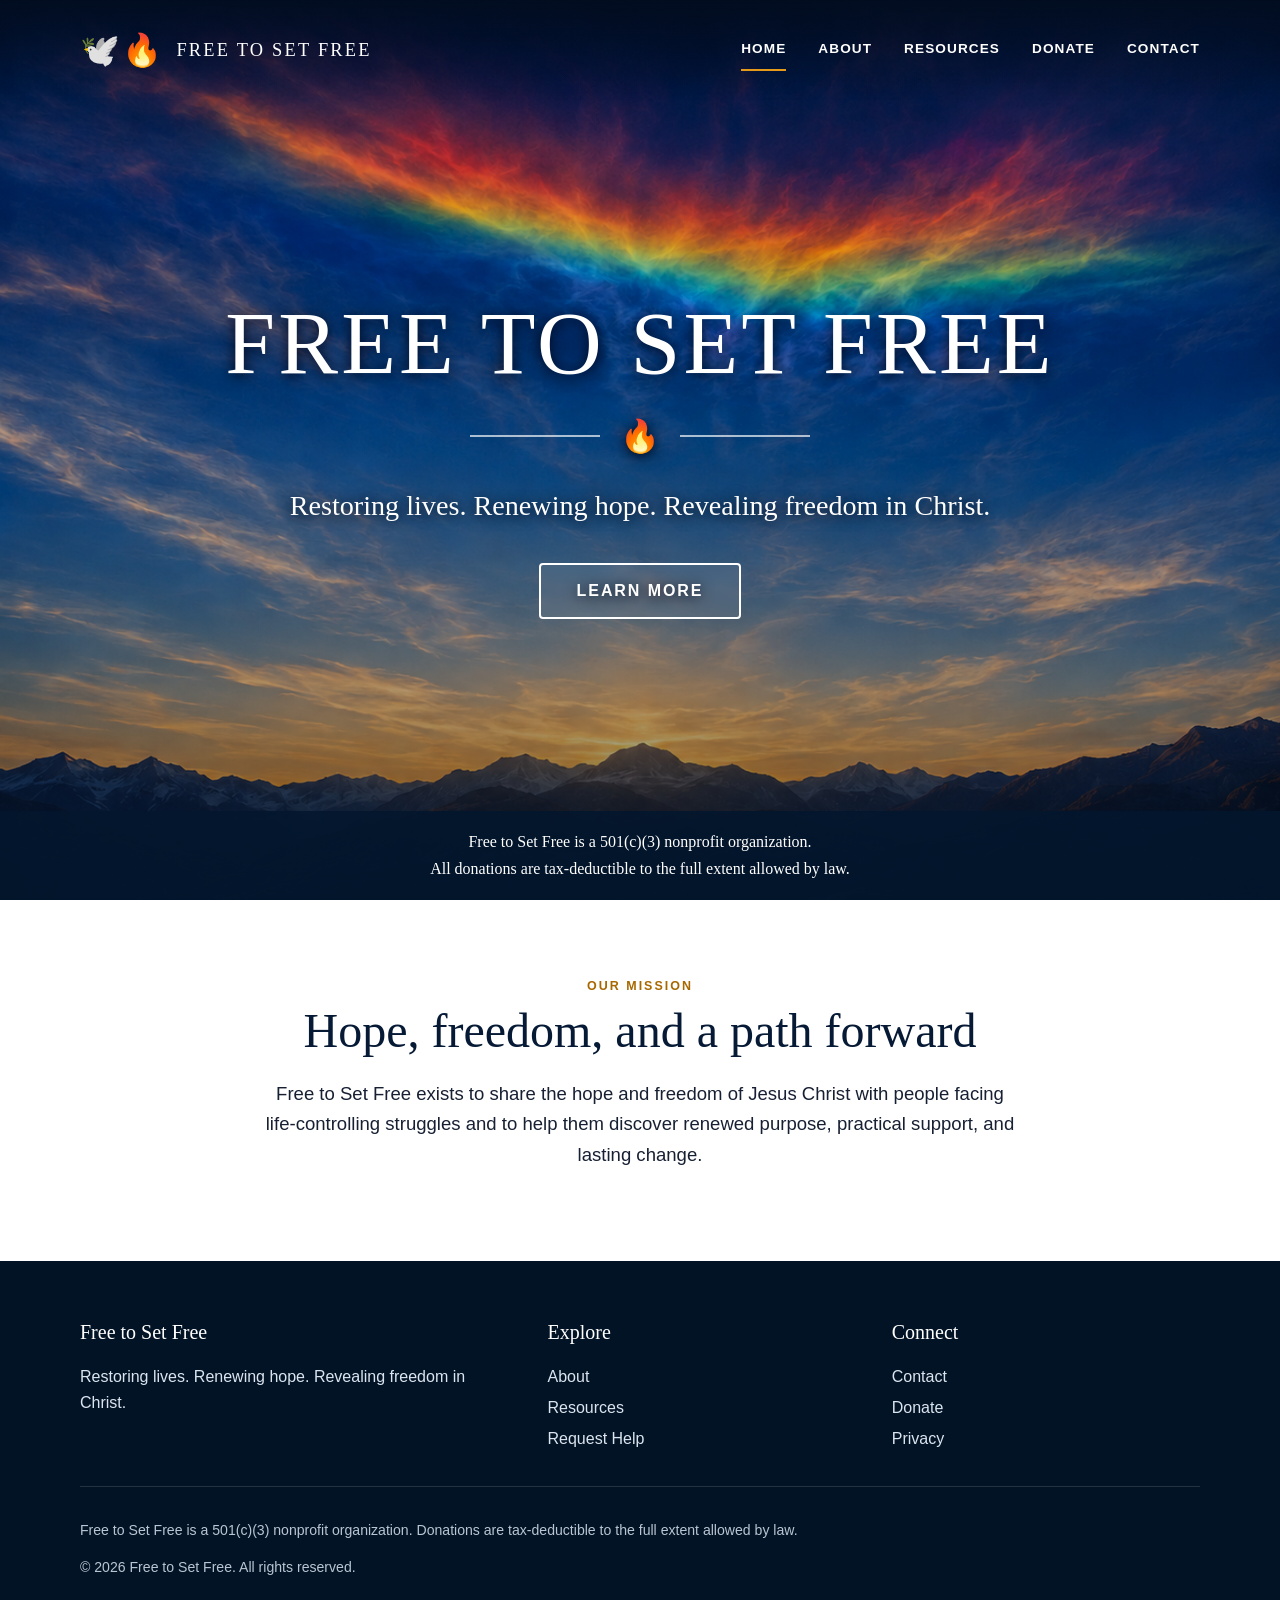
==== index.html @ 9ac503a0 "Add files via upload" ====
<!doctype html><html lang="en"><head><meta charset="utf-8"><meta name="viewport" content="width=device-width,initial-scale=1"><meta name="description" content="Free to Set Free — restoring lives, renewing hope, and revealing freedom in Christ."><title>Free to Set Free</title><link rel="stylesheet" href="assets/css/styles.css"></head><body><header class="site-header"><div class="container nav-wrap"><a class="brand" href="index.html"><span class="brand-icon" aria-hidden="true">🕊️🔥</span><span>FREE TO SET FREE</span></a><button class="menu-btn" aria-expanded="false" aria-label="Open navigation">☰</button><nav class="site-nav" aria-label="Main navigation"><a href="index.html" aria-current="page">HOME</a><a href="about.html">ABOUT</a><a href="resources.html">RESOURCES</a><a href="donate.html">DONATE</a><a href="contact.html">CONTACT</a></nav></div></header><main><section class="hero"><div class="hero-content"><h1>FREE TO SET FREE</h1><div class="divider"><span class="flame" aria-hidden="true">🔥</span></div><p class="tagline">Restoring lives. Renewing hope. Revealing freedom in Christ.</p><a class="btn" href="about.html">Learn More</a></div><div class="hero-legal"><p>Free to Set Free is a 501(c)(3) nonprofit organization.</p><p>All donations are tax-deductible to the full extent allowed by law.</p></div></section><section class="section"><div class="container center max-760"><span class="eyebrow">Our Mission</span><h2>Hope, freedom, and a path forward</h2><p class="lead">Free to Set Free exists to share the hope and freedom of Jesus Christ with people facing life-controlling struggles and to help them discover renewed purpose, practical support, and lasting change.</p></div></section></main><footer class="site-footer"><div class="container"><div class="footer-grid"><div><h3>Free to Set Free</h3><p>Restoring lives. Renewing hope. Revealing freedom in Christ.</p></div><div><h3>Explore</h3><a href="about.html">About</a><a href="resources.html">Resources</a><a href="get-help.html">Request Help</a></div><div><h3>Connect</h3><a href="contact.html">Contact</a><a href="donate.html">Donate</a><a href="privacy.html">Privacy</a></div></div><div class="legal"><p>Free to Set Free is a 501(c)(3) nonprofit organization. Donations are tax-deductible to the full extent allowed by law.</p><p>© 2026 Free to Set Free. All rights reserved.</p></div></div></footer><script src="assets/js/site.js"></script></body></html>
---- assets/css/styles.css ----
:root{--navy:#061a35;--navy-dark:#031326;--gold:#e69a19;--cream:#f7f4ed;--ink:#172033;--white:#fff;--serif:Georgia,'Times New Roman',serif;--sans:Arial,Helvetica,sans-serif}*{box-sizing:border-box}html{scroll-behavior:smooth}body{margin:0;color:var(--ink);font-family:var(--sans);line-height:1.65;background:#fff}a{color:inherit;text-decoration:none}.container{width:min(1120px,92vw);margin:auto}.site-header{position:fixed;inset:0 0 auto;z-index:30;color:#fff;background:linear-gradient(to bottom,rgba(2,13,31,.9),rgba(2,13,31,.38),transparent)}.nav-wrap{height:100px;display:flex;align-items:center;justify-content:space-between;gap:24px}.brand{display:flex;align-items:center;gap:12px;font-family:var(--serif);font-size:1.15rem;letter-spacing:.12em}.brand-icon{font-size:2rem}.site-nav{display:flex;gap:32px;align-items:center}.site-nav a{padding:9px 0;border-bottom:2px solid transparent;font-size:.85rem;font-weight:700;letter-spacing:.08em}.site-nav a:hover,.site-nav a[aria-current=page]{border-color:var(--gold)}.menu-btn{display:none;border:1px solid #ffffff88;background:#071a34cc;color:#fff;border-radius:4px;padding:7px 10px;font-size:1.25rem}.hero{position:relative;min-height:100svh;display:grid;place-items:center;text-align:center;color:#fff;padding:130px 20px 115px;background-image:url('../images/fire-rainbow-mountains.png');background-size:cover;background-position:center;background-repeat:no-repeat}.hero:before{content:"";position:absolute;inset:0;background:linear-gradient(to bottom,rgba(2,13,31,.22),rgba(2,13,31,.03) 48%,rgba(2,13,31,.52))}.hero-content{position:relative;z-index:2;max-width:1050px;text-shadow:0 2px 14px #001}.hero h1{font-family:var(--serif);font-weight:400;letter-spacing:.035em;font-size:clamp(3rem,7vw,6.2rem);line-height:1.05;margin:0}.divider{display:flex;justify-content:center;align-items:center;gap:20px;margin:20px 0}.divider:before,.divider:after{content:"";width:130px;height:2px;background:#ffffffaa}.flame{font-size:2rem}.tagline{font-family:var(--serif);font-size:clamp(1.15rem,2.2vw,1.8rem);margin:0 0 34px}.btn{display:inline-block;border:2px solid #fff;border-radius:4px;padding:13px 36px;background:#ffffff12;backdrop-filter:blur(4px);text-transform:uppercase;letter-spacing:.12em;font-weight:700;transition:.2s}.btn:hover{background:#fff;color:var(--navy)}.hero-legal{position:absolute;z-index:2;left:0;right:0;bottom:0;padding:18px 20px;background:#03162ddd;font-family:var(--serif)}.hero-legal p{margin:0}.page-hero{position:relative;min-height:44vh;display:grid;place-items:end center;padding:145px 20px 64px;color:#fff;text-align:center;background:url('../images/fire-rainbow-mountains.png') center 38%/cover no-repeat}.page-hero:before{content:"";position:absolute;inset:0;background:linear-gradient(#03152e88,#03152ed9)}.page-hero>div{position:relative}.page-hero h1{font:400 clamp(2.6rem,6vw,4.7rem)/1.1 var(--serif);margin:0;letter-spacing:.04em}.page-hero p{font-family:var(--serif);font-size:1.2rem;margin:.5rem 0 0}.section{padding:72px 0}.section.alt{background:var(--cream)}.section h2{font:400 clamp(2rem,4vw,3rem)/1.2 var(--serif);color:var(--navy);margin:.25rem 0 1rem}.eyebrow{text-transform:uppercase;letter-spacing:.16em;color:#a86800;font-weight:700;font-size:.78rem}.lead{font-size:1.16rem}.center{text-align:center}.max-760{max-width:760px;margin-inline:auto}.grid-2{display:grid;grid-template-columns:1fr 1fr;gap:48px;align-items:start}.cards{display:grid;grid-template-columns:repeat(3,1fr);gap:22px}.card{background:#fff;border:1px solid #dce3eb;border-radius:7px;padding:26px;box-shadow:0 8px 24px #0b213610}.card h3{font:400 1.45rem var(--serif);color:var(--navy);margin:.2rem 0 .6rem}.icon{font-size:1.9rem}.cta{background:linear-gradient(135deg,var(--navy),#0a315d);color:#fff;text-align:center}.cta h2{color:#fff}.cta .btn{margin-top:12px}.notice{padding:16px 18px;background:#fff6df;border-left:4px solid var(--gold)}form{display:grid;gap:15px}.form-row{display:grid;grid-template-columns:1fr 1fr;gap:15px}label{font-weight:700;font-size:.9rem}input,textarea,select{width:100%;padding:12px 13px;border:1px solid #b9c5d2;border-radius:5px;font:inherit}textarea{min-height:150px}.button-dark{border:0;background:var(--navy);color:#fff;padding:14px 24px;border-radius:4px;font-weight:700;cursor:pointer}.site-footer{background:var(--navy-dark);color:#dbe5ef;padding:40px 0 22px}.footer-grid{display:grid;grid-template-columns:1.4fr 1fr 1fr;gap:36px}.site-footer h3{font:400 1.25rem var(--serif);color:#fff}.site-footer a{display:block;margin:.3rem 0}.legal{border-top:1px solid #ffffff20;margin-top:28px;padding-top:18px;font-size:.88rem;color:#b9c5d2}.small{font-size:.9rem}@media(max-width:800px){.nav-wrap{height:78px}.menu-btn{display:block}.site-nav{display:none;position:absolute;top:78px;left:4vw;right:4vw;flex-direction:column;gap:4px;padding:18px;background:#03162df8;border:1px solid #ffffff22}.site-nav.open{display:flex}.brand{font-size:.9rem}.brand-icon{font-size:1.6rem}.hero{padding-top:105px}.hero h1{font-size:clamp(2.5rem,12vw,4.4rem)}.divider:before,.divider:after{width:68px}.hero-legal{font-size:.86rem;padding:13px}.grid-2,.cards,.footer-grid,.form-row{grid-template-columns:1fr}.page-hero{padding-top:115px}}
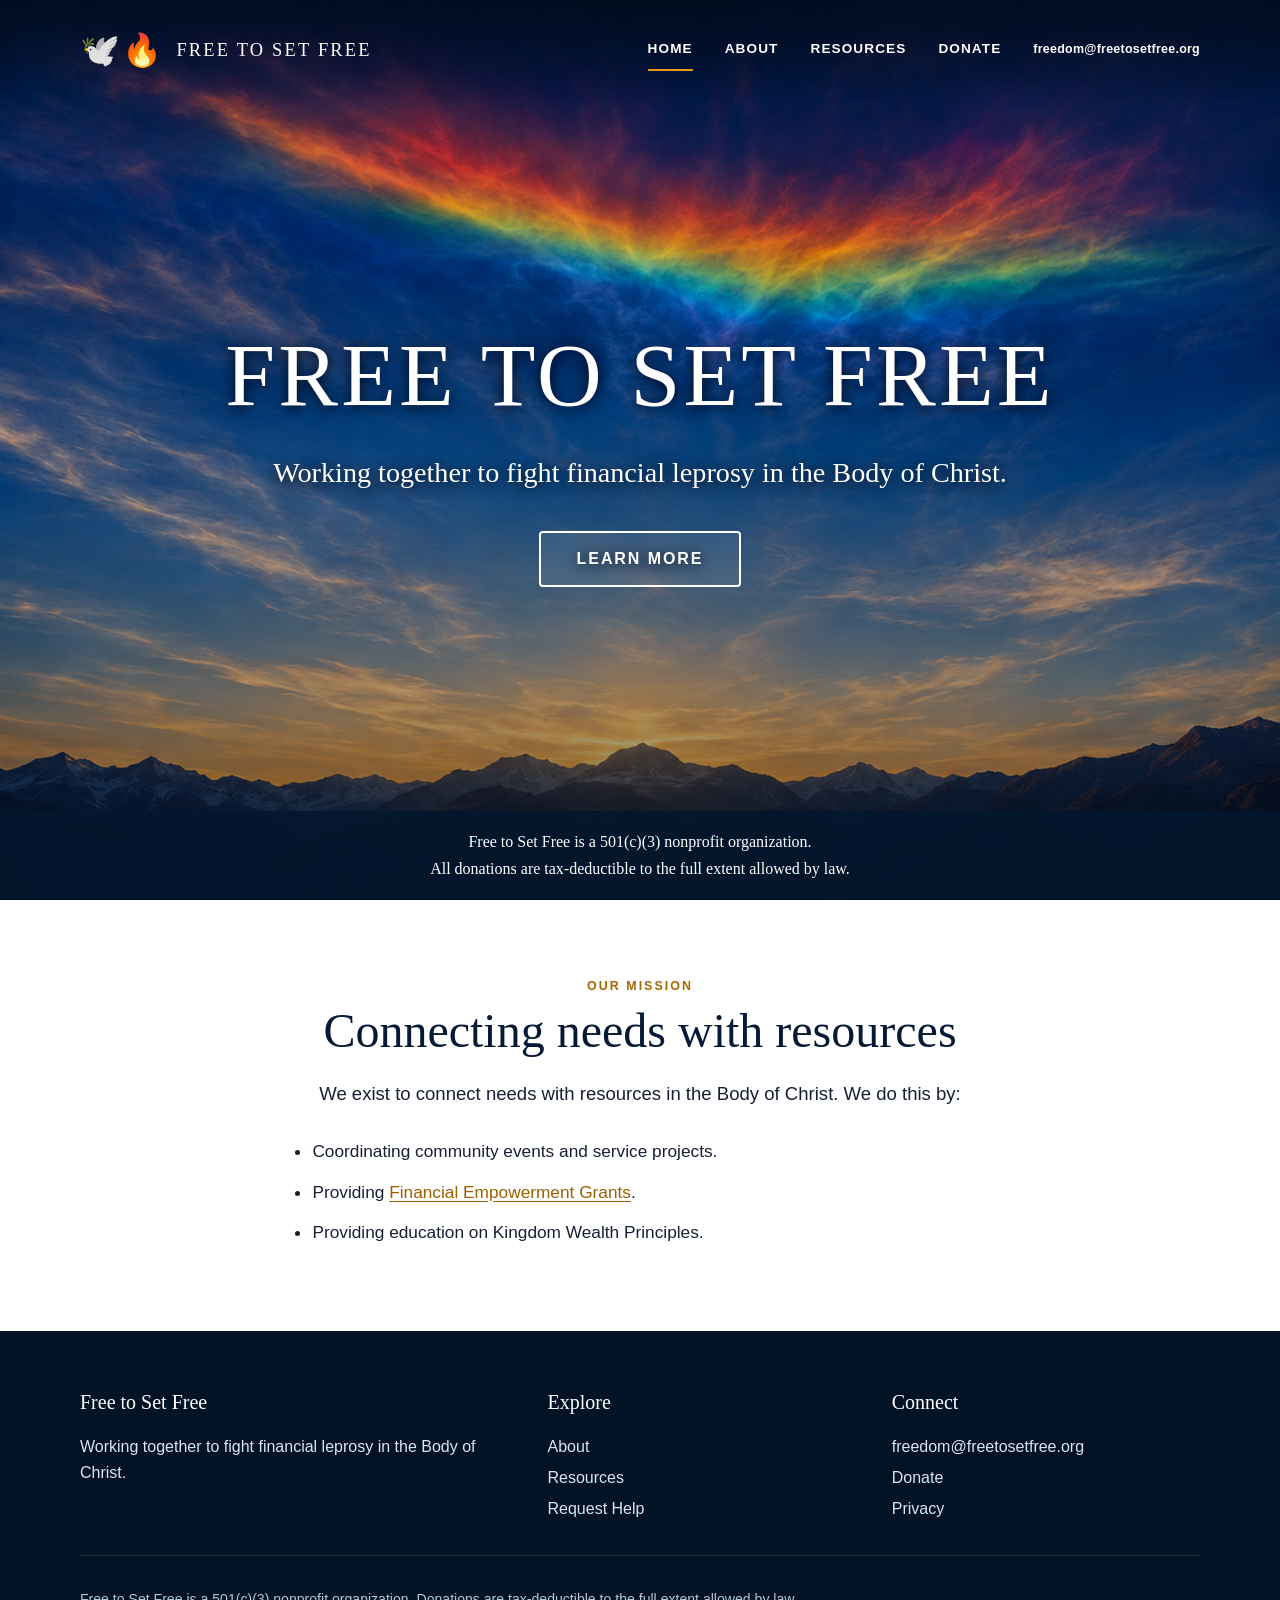
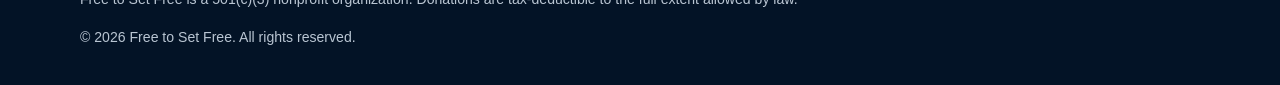
==== commit 81a7a8c3: "Add files via upload" ====
--- a/index.html
+++ b/index.html
@@ -1 +1 @@
-<!doctype html><html lang="en"><head><meta charset="utf-8"><meta name="viewport" content="width=device-width,initial-scale=1"><meta name="description" content="Free to Set Free — restoring lives, renewing hope, and revealing freedom in Christ."><title>Free to Set Free</title><link rel="stylesheet" href="assets/css/styles.css"></head><body><header class="site-header"><div class="container nav-wrap"><a class="brand" href="index.html"><span class="brand-icon" aria-hidden="true">🕊️🔥</span><span>FREE TO SET FREE</span></a><button class="menu-btn" aria-expanded="false" aria-label="Open navigation">☰</button><nav class="site-nav" aria-label="Main navigation"><a href="index.html" aria-current="page">HOME</a><a href="about.html">ABOUT</a><a href="resources.html">RESOURCES</a><a href="donate.html">DONATE</a><a href="contact.html">CONTACT</a></nav></div></header><main><section class="hero"><div class="hero-content"><h1>FREE TO SET FREE</h1><div class="divider"><span class="flame" aria-hidden="true">🔥</span></div><p class="tagline">Restoring lives. Renewing hope. Revealing freedom in Christ.</p><a class="btn" href="about.html">Learn More</a></div><div class="hero-legal"><p>Free to Set Free is a 501(c)(3) nonprofit organization.</p><p>All donations are tax-deductible to the full extent allowed by law.</p></div></section><section class="section"><div class="container center max-760"><span class="eyebrow">Our Mission</span><h2>Hope, freedom, and a path forward</h2><p class="lead">Free to Set Free exists to share the hope and freedom of Jesus Christ with people facing life-controlling struggles and to help them discover renewed purpose, practical support, and lasting change.</p></div></section></main><footer class="site-footer"><div class="container"><div class="footer-grid"><div><h3>Free to Set Free</h3><p>Restoring lives. Renewing hope. Revealing freedom in Christ.</p></div><div><h3>Explore</h3><a href="about.html">About</a><a href="resources.html">Resources</a><a href="get-help.html">Request Help</a></div><div><h3>Connect</h3><a href="contact.html">Contact</a><a href="donate.html">Donate</a><a href="privacy.html">Privacy</a></div></div><div class="legal"><p>Free to Set Free is a 501(c)(3) nonprofit organization. Donations are tax-deductible to the full extent allowed by law.</p><p>© 2026 Free to Set Free. All rights reserved.</p></div></div></footer><script src="assets/js/site.js"></script></body></html>
+<!doctype html><html lang="en"><head><meta charset="utf-8"><meta name="viewport" content="width=device-width,initial-scale=1"><meta name="description" content="Free to Set Free — working together to fight financial leprosy in the Body of Christ."><title>Free to Set Free</title><link rel="stylesheet" href="assets/css/styles.css"></head><body><header class="site-header"><div class="container nav-wrap"><a class="brand" href="index.html"><span class="brand-icon" aria-hidden="true">🕊️🔥</span><span>FREE TO SET FREE</span></a><button class="menu-btn" aria-expanded="false" aria-label="Open navigation">☰</button><nav class="site-nav" aria-label="Main navigation"><a href="index.html" aria-current="page">HOME</a><a href="about.html">ABOUT</a><a href="resources.html">RESOURCES</a><a href="donate.html">DONATE</a><a class="header-email" href="mailto:freedom@freetosetfree.org">freedom@freetosetfree.org</a></nav></div></header><main><section class="hero"><div class="hero-content"><h1>FREE TO SET FREE</h1><p class="tagline">Working together to fight financial leprosy in the Body of Christ.</p><a class="btn" href="about.html">Learn More</a></div><div class="hero-legal"><p>Free to Set Free is a 501(c)(3) nonprofit organization.</p><p>All donations are tax-deductible to the full extent allowed by law.</p></div></section><section class="section"><div class="container max-760"><div class="center"><span class="eyebrow">Our Mission</span><h2>Connecting needs with resources</h2><p class="lead">We exist to connect needs with resources in the Body of Christ. We do this by:</p></div><ul class="mission-list"><li>Coordinating community events and service projects.</li><li>Providing <a href="financial-empowerment-grants.html">Financial Empowerment Grants</a>.</li><li>Providing education on Kingdom Wealth Principles.</li></ul></div></section></main><footer class="site-footer"><div class="container"><div class="footer-grid"><div><h3>Free to Set Free</h3><p>Working together to fight financial leprosy in the Body of Christ.</p></div><div><h3>Explore</h3><a href="about.html">About</a><a href="resources.html">Resources</a><a href="get-help.html">Request Help</a></div><div><h3>Connect</h3><a href="mailto:freedom@freetosetfree.org">freedom@freetosetfree.org</a><a href="donate.html">Donate</a><a href="privacy.html">Privacy</a></div></div><div class="legal"><p>Free to Set Free is a 501(c)(3) nonprofit organization. Donations are tax-deductible to the full extent allowed by law.</p><p>© 2026 Free to Set Free. All rights reserved.</p></div></div></footer><script src="assets/js/site.js"></script></body></html>
--- a/assets/css/styles.css
+++ b/assets/css/styles.css
@@ -1 +1,3 @@
 :root{--navy:#061a35;--navy-dark:#031326;--gold:#e69a19;--cream:#f7f4ed;--ink:#172033;--white:#fff;--serif:Georgia,'Times New Roman',serif;--sans:Arial,Helvetica,sans-serif}*{box-sizing:border-box}html{scroll-behavior:smooth}body{margin:0;color:var(--ink);font-family:var(--sans);line-height:1.65;background:#fff}a{color:inherit;text-decoration:none}.container{width:min(1120px,92vw);margin:auto}.site-header{position:fixed;inset:0 0 auto;z-index:30;color:#fff;background:linear-gradient(to bottom,rgba(2,13,31,.9),rgba(2,13,31,.38),transparent)}.nav-wrap{height:100px;display:flex;align-items:center;justify-content:space-between;gap:24px}.brand{display:flex;align-items:center;gap:12px;font-family:var(--serif);font-size:1.15rem;letter-spacing:.12em}.brand-icon{font-size:2rem}.site-nav{display:flex;gap:32px;align-items:center}.site-nav a{padding:9px 0;border-bottom:2px solid transparent;font-size:.85rem;font-weight:700;letter-spacing:.08em}.site-nav a:hover,.site-nav a[aria-current=page]{border-color:var(--gold)}.menu-btn{display:none;border:1px solid #ffffff88;background:#071a34cc;color:#fff;border-radius:4px;padding:7px 10px;font-size:1.25rem}.hero{position:relative;min-height:100svh;display:grid;place-items:center;text-align:center;color:#fff;padding:130px 20px 115px;background-image:url('../images/fire-rainbow-mountains.png');background-size:cover;background-position:center;background-repeat:no-repeat}.hero:before{content:"";position:absolute;inset:0;background:linear-gradient(to bottom,rgba(2,13,31,.22),rgba(2,13,31,.03) 48%,rgba(2,13,31,.52))}.hero-content{position:relative;z-index:2;max-width:1050px;text-shadow:0 2px 14px #001}.hero h1{font-family:var(--serif);font-weight:400;letter-spacing:.035em;font-size:clamp(3rem,7vw,6.2rem);line-height:1.05;margin:0}.divider{display:flex;justify-content:center;align-items:center;gap:20px;margin:20px 0}.divider:before,.divider:after{content:"";width:130px;height:2px;background:#ffffffaa}.flame{font-size:2rem}.tagline{font-family:var(--serif);font-size:clamp(1.15rem,2.2vw,1.8rem);margin:0 0 34px}.btn{display:inline-block;border:2px solid #fff;border-radius:4px;padding:13px 36px;background:#ffffff12;backdrop-filter:blur(4px);text-transform:uppercase;letter-spacing:.12em;font-weight:700;transition:.2s}.btn:hover{background:#fff;color:var(--navy)}.hero-legal{position:absolute;z-index:2;left:0;right:0;bottom:0;padding:18px 20px;background:#03162ddd;font-family:var(--serif)}.hero-legal p{margin:0}.page-hero{position:relative;min-height:44vh;display:grid;place-items:end center;padding:145px 20px 64px;color:#fff;text-align:center;background:url('../images/fire-rainbow-mountains.png') center 38%/cover no-repeat}.page-hero:before{content:"";position:absolute;inset:0;background:linear-gradient(#03152e88,#03152ed9)}.page-hero>div{position:relative}.page-hero h1{font:400 clamp(2.6rem,6vw,4.7rem)/1.1 var(--serif);margin:0;letter-spacing:.04em}.page-hero p{font-family:var(--serif);font-size:1.2rem;margin:.5rem 0 0}.section{padding:72px 0}.section.alt{background:var(--cream)}.section h2{font:400 clamp(2rem,4vw,3rem)/1.2 var(--serif);color:var(--navy);margin:.25rem 0 1rem}.eyebrow{text-transform:uppercase;letter-spacing:.16em;color:#a86800;font-weight:700;font-size:.78rem}.lead{font-size:1.16rem}.center{text-align:center}.max-760{max-width:760px;margin-inline:auto}.grid-2{display:grid;grid-template-columns:1fr 1fr;gap:48px;align-items:start}.cards{display:grid;grid-template-columns:repeat(3,1fr);gap:22px}.card{background:#fff;border:1px solid #dce3eb;border-radius:7px;padding:26px;box-shadow:0 8px 24px #0b213610}.card h3{font:400 1.45rem var(--serif);color:var(--navy);margin:.2rem 0 .6rem}.icon{font-size:1.9rem}.cta{background:linear-gradient(135deg,var(--navy),#0a315d);color:#fff;text-align:center}.cta h2{color:#fff}.cta .btn{margin-top:12px}.notice{padding:16px 18px;background:#fff6df;border-left:4px solid var(--gold)}form{display:grid;gap:15px}.form-row{display:grid;grid-template-columns:1fr 1fr;gap:15px}label{font-weight:700;font-size:.9rem}input,textarea,select{width:100%;padding:12px 13px;border:1px solid #b9c5d2;border-radius:5px;font:inherit}textarea{min-height:150px}.button-dark{border:0;background:var(--navy);color:#fff;padding:14px 24px;border-radius:4px;font-weight:700;cursor:pointer}.site-footer{background:var(--navy-dark);color:#dbe5ef;padding:40px 0 22px}.footer-grid{display:grid;grid-template-columns:1.4fr 1fr 1fr;gap:36px}.site-footer h3{font:400 1.25rem var(--serif);color:#fff}.site-footer a{display:block;margin:.3rem 0}.legal{border-top:1px solid #ffffff20;margin-top:28px;padding-top:18px;font-size:.88rem;color:#b9c5d2}.small{font-size:.9rem}@media(max-width:800px){.nav-wrap{height:78px}.menu-btn{display:block}.site-nav{display:none;position:absolute;top:78px;left:4vw;right:4vw;flex-direction:column;gap:4px;padding:18px;background:#03162df8;border:1px solid #ffffff22}.site-nav.open{display:flex}.brand{font-size:.9rem}.brand-icon{font-size:1.6rem}.hero{padding-top:105px}.hero h1{font-size:clamp(2.5rem,12vw,4.4rem)}.divider:before,.divider:after{width:68px}.hero-legal{font-size:.86rem;padding:13px}.grid-2,.cards,.footer-grid,.form-row{grid-template-columns:1fr}.page-hero{padding-top:115px}}
+
+.header-email{font-size:.78rem!important;text-transform:none!important;letter-spacing:.02em!important;white-space:nowrap;border-bottom-color:transparent!important}.header-email:hover{text-decoration:underline;border-bottom-color:transparent!important}.hero .tagline{margin-top:28px}.mission-list{max-width:700px;margin:28px auto 0;padding-left:1.4rem;font-size:1.08rem}.mission-list li{margin:.75rem 0}.mission-list a,.text-link,.about-email a{color:#9a6000;text-decoration:underline;text-underline-offset:3px}.about-email{margin-top:52px;padding-top:28px;border-top:1px solid #dce3eb;font-size:1.08rem}@media(max-width:800px){.header-email{white-space:normal;text-align:center}.hero .tagline{margin-top:20px}}
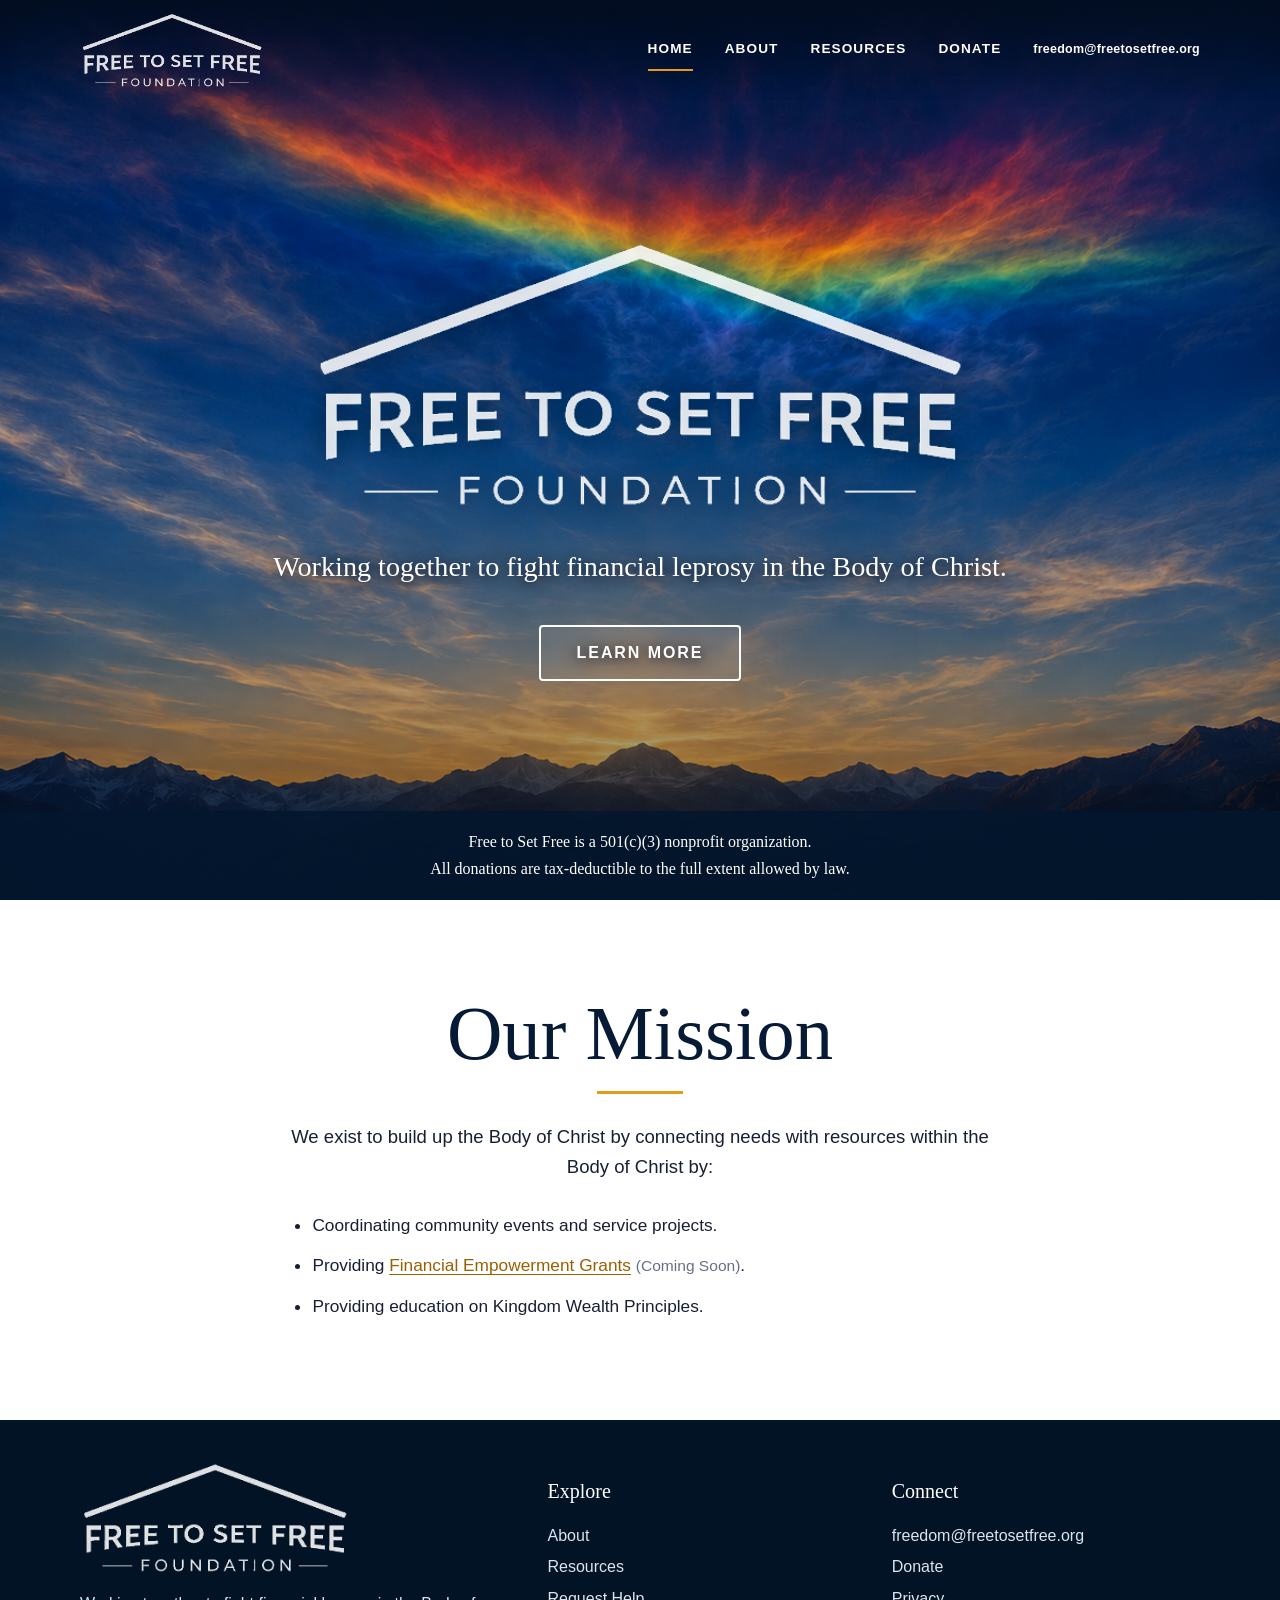
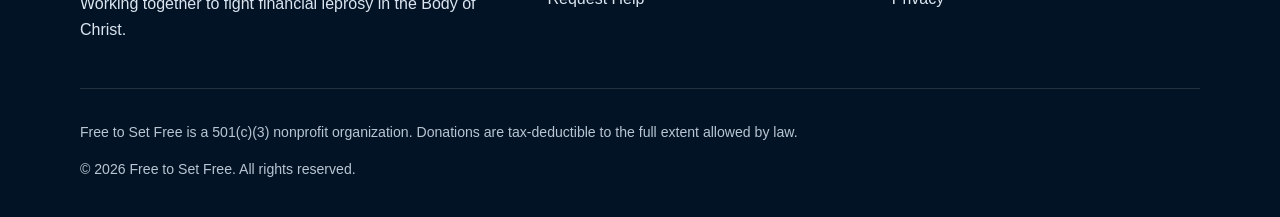
==== commit 57334ad8: "Add files via upload" ====
--- a/index.html
+++ b/index.html
@@ -1 +1 @@
-<!doctype html><html lang="en"><head><meta charset="utf-8"><meta name="viewport" content="width=device-width,initial-scale=1"><meta name="description" content="Free to Set Free — working together to fight financial leprosy in the Body of Christ."><title>Free to Set Free</title><link rel="stylesheet" href="assets/css/styles.css"></head><body><header class="site-header"><div class="container nav-wrap"><a class="brand" href="index.html"><span class="brand-icon" aria-hidden="true">🕊️🔥</span><span>FREE TO SET FREE</span></a><button class="menu-btn" aria-expanded="false" aria-label="Open navigation">☰</button><nav class="site-nav" aria-label="Main navigation"><a href="index.html" aria-current="page">HOME</a><a href="about.html">ABOUT</a><a href="resources.html">RESOURCES</a><a href="donate.html">DONATE</a><a class="header-email" href="mailto:freedom@freetosetfree.org">freedom@freetosetfree.org</a></nav></div></header><main><section class="hero"><div class="hero-content"><h1>FREE TO SET FREE</h1><p class="tagline">Working together to fight financial leprosy in the Body of Christ.</p><a class="btn" href="about.html">Learn More</a></div><div class="hero-legal"><p>Free to Set Free is a 501(c)(3) nonprofit organization.</p><p>All donations are tax-deductible to the full extent allowed by law.</p></div></section><section class="section"><div class="container max-760"><div class="center"><span class="eyebrow">Our Mission</span><h2>Connecting needs with resources</h2><p class="lead">We exist to connect needs with resources in the Body of Christ. We do this by:</p></div><ul class="mission-list"><li>Coordinating community events and service projects.</li><li>Providing <a href="financial-empowerment-grants.html">Financial Empowerment Grants</a>.</li><li>Providing education on Kingdom Wealth Principles.</li></ul></div></section></main><footer class="site-footer"><div class="container"><div class="footer-grid"><div><h3>Free to Set Free</h3><p>Working together to fight financial leprosy in the Body of Christ.</p></div><div><h3>Explore</h3><a href="about.html">About</a><a href="resources.html">Resources</a><a href="get-help.html">Request Help</a></div><div><h3>Connect</h3><a href="mailto:freedom@freetosetfree.org">freedom@freetosetfree.org</a><a href="donate.html">Donate</a><a href="privacy.html">Privacy</a></div></div><div class="legal"><p>Free to Set Free is a 501(c)(3) nonprofit organization. Donations are tax-deductible to the full extent allowed by law.</p><p>© 2026 Free to Set Free. All rights reserved.</p></div></div></footer><script src="assets/js/site.js"></script></body></html>
+<!doctype html><html lang="en"><head><meta charset="utf-8"><meta name="viewport" content="width=device-width,initial-scale=1"><meta name="description" content="Free to Set Free — working together to fight financial leprosy in the Body of Christ."><title>Free to Set Free</title><link rel="stylesheet" href="assets/css/styles.css"></head><body><header class="site-header"><div class="container nav-wrap"><a class="brand" href="index.html" aria-label="Free to Set Free Foundation home"><img src="assets/images/ftsf-logo-white.png" alt="Free to Set Free Foundation"></a><button class="menu-btn" aria-expanded="false" aria-label="Open navigation">☰</button><nav class="site-nav" aria-label="Main navigation"><a href="index.html" aria-current="page">HOME</a><a href="about.html">ABOUT</a><a href="resources.html">RESOURCES</a><a href="donate.html">DONATE</a><a class="header-email" href="mailto:freedom@freetosetfree.org">freedom@freetosetfree.org</a></nav></div></header><main><section class="hero"><div class="hero-content"><h1 class="sr-only">Free to Set Free Foundation</h1><img class="hero-logo" src="assets/images/ftsf-logo-white.png" alt="Free to Set Free Foundation"><p class="tagline">Working together to fight financial leprosy in the Body of Christ.</p><a class="btn" href="about.html">Learn More</a></div><div class="hero-legal"><p>Free to Set Free is a 501(c)(3) nonprofit organization.</p><p>All donations are tax-deductible to the full extent allowed by law.</p></div></section><section class="section mission-section"><div class="container max-760"><div class="center"><h2 class="mission-heading">Our Mission</h2><div class="mission-rule" aria-hidden="true"></div><p class="lead mission-intro">We exist to build up the Body of Christ by connecting needs with resources within the Body of Christ by:</p></div><ul class="mission-list"><li>Coordinating community events and service projects.</li><li>Providing <a href="financial-empowerment-grants.html">Financial Empowerment Grants</a> <span class="coming-soon">(Coming Soon)</span>.</li><li>Providing education on Kingdom Wealth Principles.</li></ul></div></section></main><footer class="site-footer"><div class="container"><div class="footer-grid"><div class="footer-brand"><img src="assets/images/ftsf-logo-white.png" alt="Free to Set Free Foundation"><p>Working together to fight financial leprosy in the Body of Christ.</p></div><div><h3>Explore</h3><a href="about.html">About</a><a href="resources.html">Resources</a><a href="get-help.html">Request Help</a></div><div><h3>Connect</h3><a href="mailto:freedom@freetosetfree.org">freedom@freetosetfree.org</a><a href="donate.html">Donate</a><a href="privacy.html">Privacy</a></div></div><div class="legal"><p>Free to Set Free is a 501(c)(3) nonprofit organization. Donations are tax-deductible to the full extent allowed by law.</p><p>© 2026 Free to Set Free. All rights reserved.</p></div></div></footer><script src="assets/js/site.js"></script></body></html>
--- a/assets/css/styles.css
+++ b/assets/css/styles.css
@@ -1,3 +1,19 @@
 :root{--navy:#061a35;--navy-dark:#031326;--gold:#e69a19;--cream:#f7f4ed;--ink:#172033;--white:#fff;--serif:Georgia,'Times New Roman',serif;--sans:Arial,Helvetica,sans-serif}*{box-sizing:border-box}html{scroll-behavior:smooth}body{margin:0;color:var(--ink);font-family:var(--sans);line-height:1.65;background:#fff}a{color:inherit;text-decoration:none}.container{width:min(1120px,92vw);margin:auto}.site-header{position:fixed;inset:0 0 auto;z-index:30;color:#fff;background:linear-gradient(to bottom,rgba(2,13,31,.9),rgba(2,13,31,.38),transparent)}.nav-wrap{height:100px;display:flex;align-items:center;justify-content:space-between;gap:24px}.brand{display:flex;align-items:center;gap:12px;font-family:var(--serif);font-size:1.15rem;letter-spacing:.12em}.brand-icon{font-size:2rem}.site-nav{display:flex;gap:32px;align-items:center}.site-nav a{padding:9px 0;border-bottom:2px solid transparent;font-size:.85rem;font-weight:700;letter-spacing:.08em}.site-nav a:hover,.site-nav a[aria-current=page]{border-color:var(--gold)}.menu-btn{display:none;border:1px solid #ffffff88;background:#071a34cc;color:#fff;border-radius:4px;padding:7px 10px;font-size:1.25rem}.hero{position:relative;min-height:100svh;display:grid;place-items:center;text-align:center;color:#fff;padding:130px 20px 115px;background-image:url('../images/fire-rainbow-mountains.png');background-size:cover;background-position:center;background-repeat:no-repeat}.hero:before{content:"";position:absolute;inset:0;background:linear-gradient(to bottom,rgba(2,13,31,.22),rgba(2,13,31,.03) 48%,rgba(2,13,31,.52))}.hero-content{position:relative;z-index:2;max-width:1050px;text-shadow:0 2px 14px #001}.hero h1{font-family:var(--serif);font-weight:400;letter-spacing:.035em;font-size:clamp(3rem,7vw,6.2rem);line-height:1.05;margin:0}.divider{display:flex;justify-content:center;align-items:center;gap:20px;margin:20px 0}.divider:before,.divider:after{content:"";width:130px;height:2px;background:#ffffffaa}.flame{font-size:2rem}.tagline{font-family:var(--serif);font-size:clamp(1.15rem,2.2vw,1.8rem);margin:0 0 34px}.btn{display:inline-block;border:2px solid #fff;border-radius:4px;padding:13px 36px;background:#ffffff12;backdrop-filter:blur(4px);text-transform:uppercase;letter-spacing:.12em;font-weight:700;transition:.2s}.btn:hover{background:#fff;color:var(--navy)}.hero-legal{position:absolute;z-index:2;left:0;right:0;bottom:0;padding:18px 20px;background:#03162ddd;font-family:var(--serif)}.hero-legal p{margin:0}.page-hero{position:relative;min-height:44vh;display:grid;place-items:end center;padding:145px 20px 64px;color:#fff;text-align:center;background:url('../images/fire-rainbow-mountains.png') center 38%/cover no-repeat}.page-hero:before{content:"";position:absolute;inset:0;background:linear-gradient(#03152e88,#03152ed9)}.page-hero>div{position:relative}.page-hero h1{font:400 clamp(2.6rem,6vw,4.7rem)/1.1 var(--serif);margin:0;letter-spacing:.04em}.page-hero p{font-family:var(--serif);font-size:1.2rem;margin:.5rem 0 0}.section{padding:72px 0}.section.alt{background:var(--cream)}.section h2{font:400 clamp(2rem,4vw,3rem)/1.2 var(--serif);color:var(--navy);margin:.25rem 0 1rem}.eyebrow{text-transform:uppercase;letter-spacing:.16em;color:#a86800;font-weight:700;font-size:.78rem}.lead{font-size:1.16rem}.center{text-align:center}.max-760{max-width:760px;margin-inline:auto}.grid-2{display:grid;grid-template-columns:1fr 1fr;gap:48px;align-items:start}.cards{display:grid;grid-template-columns:repeat(3,1fr);gap:22px}.card{background:#fff;border:1px solid #dce3eb;border-radius:7px;padding:26px;box-shadow:0 8px 24px #0b213610}.card h3{font:400 1.45rem var(--serif);color:var(--navy);margin:.2rem 0 .6rem}.icon{font-size:1.9rem}.cta{background:linear-gradient(135deg,var(--navy),#0a315d);color:#fff;text-align:center}.cta h2{color:#fff}.cta .btn{margin-top:12px}.notice{padding:16px 18px;background:#fff6df;border-left:4px solid var(--gold)}form{display:grid;gap:15px}.form-row{display:grid;grid-template-columns:1fr 1fr;gap:15px}label{font-weight:700;font-size:.9rem}input,textarea,select{width:100%;padding:12px 13px;border:1px solid #b9c5d2;border-radius:5px;font:inherit}textarea{min-height:150px}.button-dark{border:0;background:var(--navy);color:#fff;padding:14px 24px;border-radius:4px;font-weight:700;cursor:pointer}.site-footer{background:var(--navy-dark);color:#dbe5ef;padding:40px 0 22px}.footer-grid{display:grid;grid-template-columns:1.4fr 1fr 1fr;gap:36px}.site-footer h3{font:400 1.25rem var(--serif);color:#fff}.site-footer a{display:block;margin:.3rem 0}.legal{border-top:1px solid #ffffff20;margin-top:28px;padding-top:18px;font-size:.88rem;color:#b9c5d2}.small{font-size:.9rem}@media(max-width:800px){.nav-wrap{height:78px}.menu-btn{display:block}.site-nav{display:none;position:absolute;top:78px;left:4vw;right:4vw;flex-direction:column;gap:4px;padding:18px;background:#03162df8;border:1px solid #ffffff22}.site-nav.open{display:flex}.brand{font-size:.9rem}.brand-icon{font-size:1.6rem}.hero{padding-top:105px}.hero h1{font-size:clamp(2.5rem,12vw,4.4rem)}.divider:before,.divider:after{width:68px}.hero-legal{font-size:.86rem;padding:13px}.grid-2,.cards,.footer-grid,.form-row{grid-template-columns:1fr}.page-hero{padding-top:115px}}
 
 .header-email{font-size:.78rem!important;text-transform:none!important;letter-spacing:.02em!important;white-space:nowrap;border-bottom-color:transparent!important}.header-email:hover{text-decoration:underline;border-bottom-color:transparent!important}.hero .tagline{margin-top:28px}.mission-list{max-width:700px;margin:28px auto 0;padding-left:1.4rem;font-size:1.08rem}.mission-list li{margin:.75rem 0}.mission-list a,.text-link,.about-email a{color:#9a6000;text-decoration:underline;text-underline-offset:3px}.about-email{margin-top:52px;padding-top:28px;border-top:1px solid #dce3eb;font-size:1.08rem}@media(max-width:800px){.header-email{white-space:normal;text-align:center}.hero .tagline{margin-top:20px}}
+
+/* Mission and resource-page refinements */
+.mission-section{padding-top:84px;padding-bottom:88px}.mission-heading{font-size:clamp(3rem,6vw,4.8rem)!important;margin-bottom:.65rem!important}.mission-rule{width:86px;height:3px;background:var(--gold);margin:0 auto 28px}.mission-intro{max-width:720px;margin-inline:auto}.coming-soon{font-size:.9em;color:#667085}.resource-copy{max-width:900px;font:400 1.13rem/1.85 var(--serif)}.resource-copy>p{margin:0 0 1.7rem}.scripture{margin:38px 0;padding:32px 38px;background:var(--cream);border-left:5px solid var(--gold);box-shadow:0 10px 28px #0b213610}.scripture p{margin:0}.scripture cite{display:block;margin-top:15px;text-align:right;color:#765115;font:700 .9rem var(--sans);letter-spacing:.08em;text-transform:uppercase}.reading-header{max-width:760px;margin:0 auto 34px}.book-grid{display:grid;grid-template-columns:repeat(4,1fr);gap:24px}.book-card{overflow:hidden;background:#fff;border:1px solid #dce3eb;border-radius:7px;box-shadow:0 9px 25px #0b213615;display:flex;flex-direction:column}.book-card img{width:100%;aspect-ratio:2/3;object-fit:cover;display:block}.book-info{padding:20px;display:flex;flex-direction:column;flex:1}.book-info h3{font:400 1.22rem/1.28 var(--serif);color:var(--navy);margin:0 0 10px}.book-info p{margin:.1rem 0}.book-meta{font-size:.84rem;color:#667085}.amazon-link{margin-top:auto;padding-top:16px;color:#8b5700;font-weight:700;text-decoration:underline;text-underline-offset:3px}.cover-note{margin-top:24px;color:#667085;font-size:.84rem}@media(max-width:960px){.book-grid{grid-template-columns:repeat(2,1fr)}}@media(max-width:560px){.book-grid{grid-template-columns:1fr}.scripture{padding:24px 22px;margin:28px 0}.resource-copy{font-size:1.05rem}.mission-heading{font-size:3rem!important}}
+
+/* Foundation logo and About-page imagery */
+.sr-only{position:absolute!important;width:1px!important;height:1px!important;padding:0!important;margin:-1px!important;overflow:hidden!important;clip:rect(0,0,0,0)!important;white-space:nowrap!important;border:0!important}
+.brand{display:block;line-height:0;flex:0 0 auto}
+.brand img{display:block;width:clamp(165px,18vw,245px);height:auto;max-height:78px;object-fit:contain;object-position:left center}
+.hero-logo{display:block;width:min(660px,82vw);height:auto;margin:0 auto 30px;filter:drop-shadow(0 3px 14px rgba(0,0,0,.55))}
+.footer-brand img{display:block;width:min(270px,100%);height:auto;margin-bottom:16px}
+.max-900{max-width:900px;margin-inline:auto}
+.about-copy{max-width:820px;margin:0 auto 46px}
+.infographic-figure{margin:0 auto;padding:16px;background:#fff;border:1px solid #dce3eb;border-radius:8px;box-shadow:0 12px 34px rgba(11,33,54,.12)}
+.infographic-figure img{display:block;width:100%;height:auto;border-radius:4px}
+.infographic-figure figcaption{padding:15px 10px 3px;text-align:center;color:#5b6675;font-size:.92rem}
+@media(max-width:800px){.brand img{width:175px;max-height:58px}.hero-logo{width:min(520px,90vw);margin-bottom:24px}.about-copy{margin-bottom:30px}.infographic-figure{padding:8px}.infographic-figure figcaption{font-size:.84rem}}
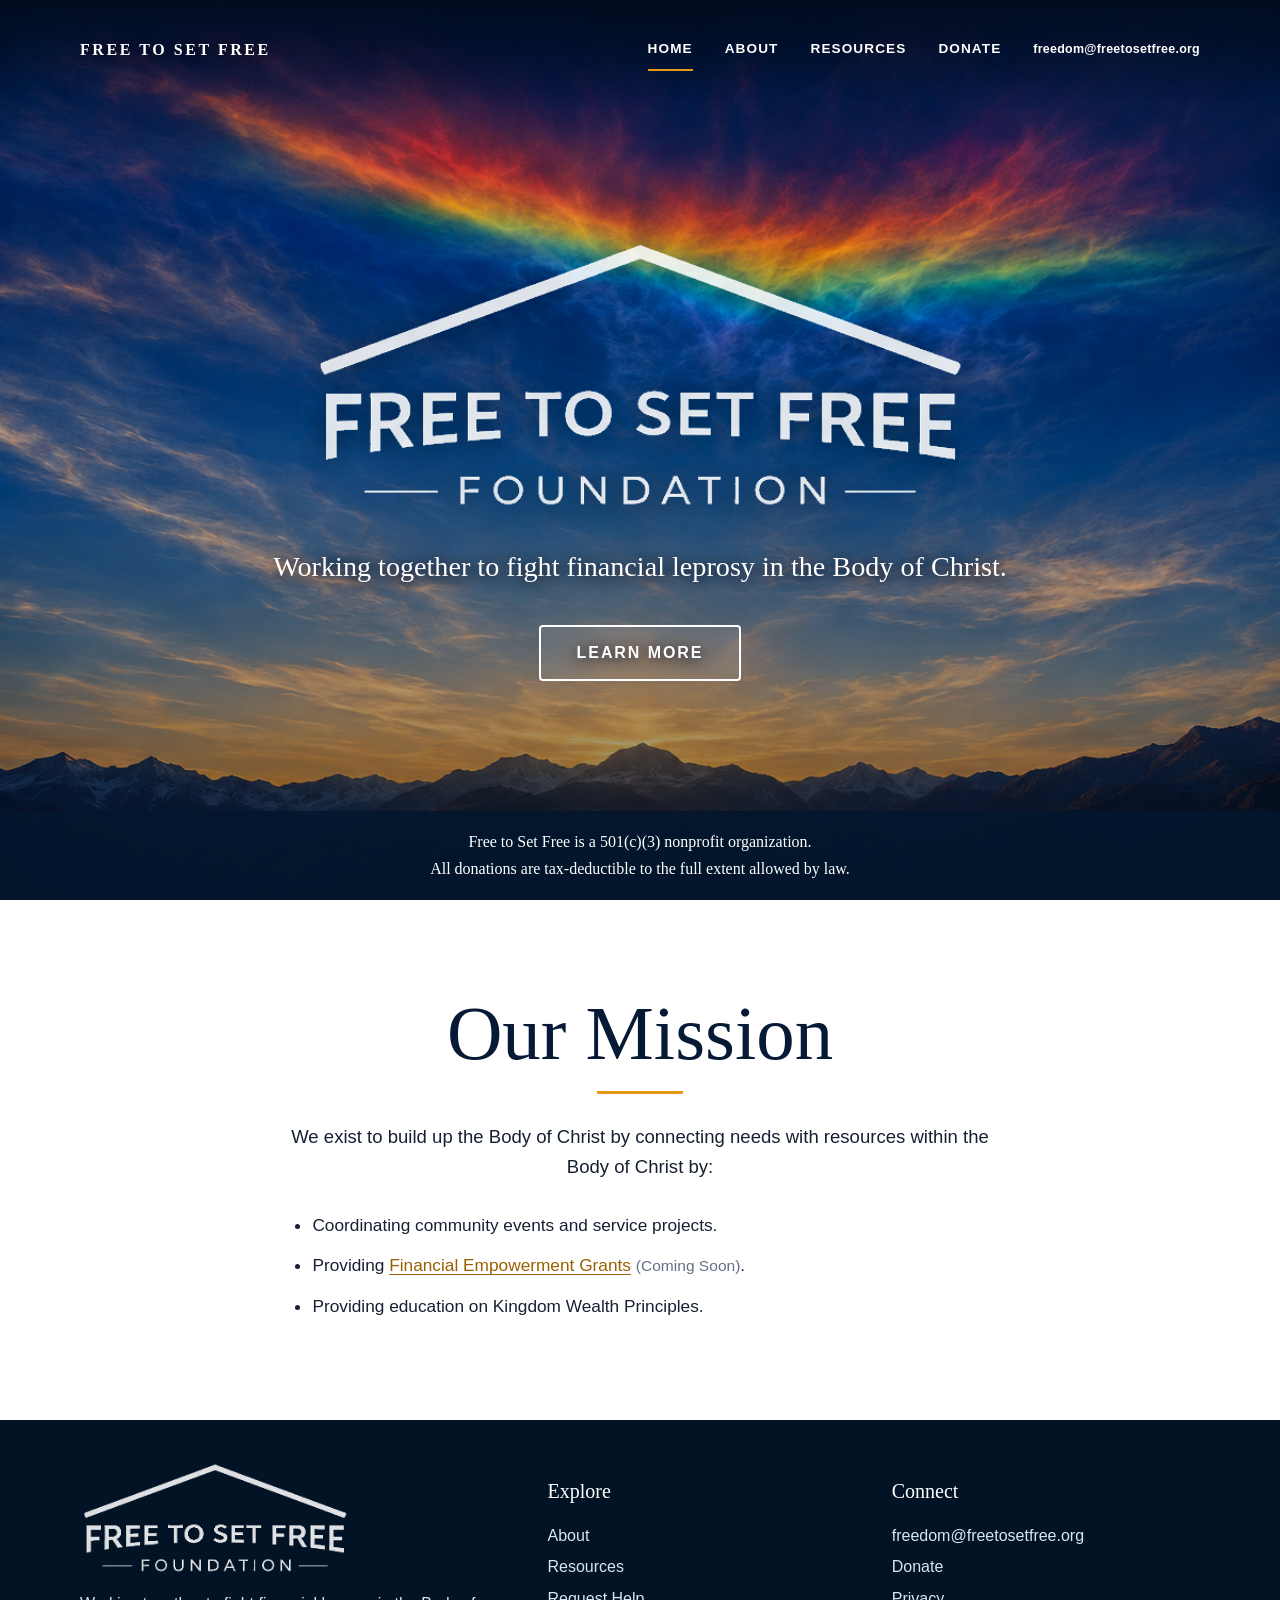
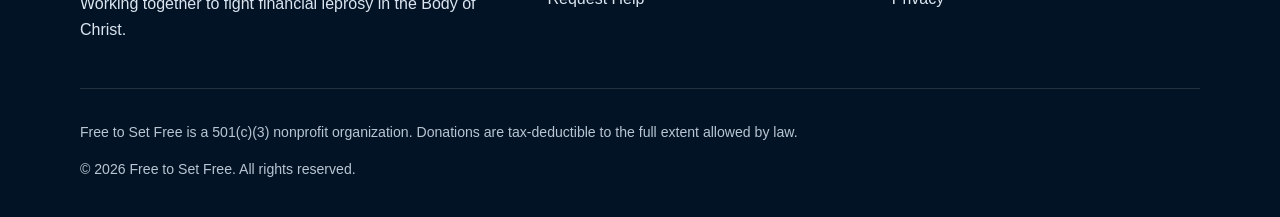
==== commit dd54ab69: "Add files via upload" ====
--- a/index.html
+++ b/index.html
@@ -1 +1 @@
-<!doctype html><html lang="en"><head><meta charset="utf-8"><meta name="viewport" content="width=device-width,initial-scale=1"><meta name="description" content="Free to Set Free — working together to fight financial leprosy in the Body of Christ."><title>Free to Set Free</title><link rel="stylesheet" href="assets/css/styles.css"></head><body><header class="site-header"><div class="container nav-wrap"><a class="brand" href="index.html" aria-label="Free to Set Free Foundation home"><img src="assets/images/ftsf-logo-white.png" alt="Free to Set Free Foundation"></a><button class="menu-btn" aria-expanded="false" aria-label="Open navigation">☰</button><nav class="site-nav" aria-label="Main navigation"><a href="index.html" aria-current="page">HOME</a><a href="about.html">ABOUT</a><a href="resources.html">RESOURCES</a><a href="donate.html">DONATE</a><a class="header-email" href="mailto:freedom@freetosetfree.org">freedom@freetosetfree.org</a></nav></div></header><main><section class="hero"><div class="hero-content"><h1 class="sr-only">Free to Set Free Foundation</h1><img class="hero-logo" src="assets/images/ftsf-logo-white.png" alt="Free to Set Free Foundation"><p class="tagline">Working together to fight financial leprosy in the Body of Christ.</p><a class="btn" href="about.html">Learn More</a></div><div class="hero-legal"><p>Free to Set Free is a 501(c)(3) nonprofit organization.</p><p>All donations are tax-deductible to the full extent allowed by law.</p></div></section><section class="section mission-section"><div class="container max-760"><div class="center"><h2 class="mission-heading">Our Mission</h2><div class="mission-rule" aria-hidden="true"></div><p class="lead mission-intro">We exist to build up the Body of Christ by connecting needs with resources within the Body of Christ by:</p></div><ul class="mission-list"><li>Coordinating community events and service projects.</li><li>Providing <a href="financial-empowerment-grants.html">Financial Empowerment Grants</a> <span class="coming-soon">(Coming Soon)</span>.</li><li>Providing education on Kingdom Wealth Principles.</li></ul></div></section></main><footer class="site-footer"><div class="container"><div class="footer-grid"><div class="footer-brand"><img src="assets/images/ftsf-logo-white.png" alt="Free to Set Free Foundation"><p>Working together to fight financial leprosy in the Body of Christ.</p></div><div><h3>Explore</h3><a href="about.html">About</a><a href="resources.html">Resources</a><a href="get-help.html">Request Help</a></div><div><h3>Connect</h3><a href="mailto:freedom@freetosetfree.org">freedom@freetosetfree.org</a><a href="donate.html">Donate</a><a href="privacy.html">Privacy</a></div></div><div class="legal"><p>Free to Set Free is a 501(c)(3) nonprofit organization. Donations are tax-deductible to the full extent allowed by law.</p><p>© 2026 Free to Set Free. All rights reserved.</p></div></div></footer><script src="assets/js/site.js"></script></body></html>
+<!doctype html><html lang="en"><head><meta charset="utf-8"><meta name="viewport" content="width=device-width,initial-scale=1"><meta name="description" content="Free to Set Free — working together to fight financial leprosy in the Body of Christ."><title>Free to Set Free</title><link rel="stylesheet" href="assets/css/styles.css"></head><body><header class="site-header"><div class="container nav-wrap"><a class="brand brand-text" href="index.html" aria-label="Free to Set Free Foundation home">FREE TO SET FREE</a><button class="menu-btn" aria-expanded="false" aria-label="Open navigation">☰</button><nav class="site-nav" aria-label="Main navigation"><a href="index.html" aria-current="page">HOME</a><a href="about.html">ABOUT</a><a href="resources.html">RESOURCES</a><a href="donate.html">DONATE</a><a class="header-email" href="mailto:freedom@freetosetfree.org">freedom@freetosetfree.org</a></nav></div></header><main><section class="hero"><div class="hero-content"><h1 class="sr-only">Free to Set Free Foundation</h1><img class="hero-logo" src="assets/images/ftsf-logo-white.png" alt="Free to Set Free Foundation"><p class="tagline">Working together to fight financial leprosy in the Body of Christ.</p><a class="btn" href="about.html">Learn More</a></div><div class="hero-legal"><p>Free to Set Free is a 501(c)(3) nonprofit organization.</p><p>All donations are tax-deductible to the full extent allowed by law.</p></div></section><section class="section mission-section"><div class="container max-760"><div class="center"><h2 class="mission-heading">Our Mission</h2><div class="mission-rule" aria-hidden="true"></div><p class="lead mission-intro">We exist to build up the Body of Christ by connecting needs with resources within the Body of Christ by:</p></div><ul class="mission-list"><li>Coordinating community events and service projects.</li><li>Providing <a href="financial-empowerment-grants.html">Financial Empowerment Grants</a> <span class="coming-soon">(Coming Soon)</span>.</li><li>Providing education on Kingdom Wealth Principles.</li></ul></div></section></main><footer class="site-footer"><div class="container"><div class="footer-grid"><div class="footer-brand"><img src="assets/images/ftsf-logo-white.png" alt="Free to Set Free Foundation"><p>Working together to fight financial leprosy in the Body of Christ.</p></div><div><h3>Explore</h3><a href="about.html">About</a><a href="resources.html">Resources</a><a href="get-help.html">Request Help</a></div><div><h3>Connect</h3><a href="mailto:freedom@freetosetfree.org">freedom@freetosetfree.org</a><a href="donate.html">Donate</a><a href="privacy.html">Privacy</a></div></div><div class="legal"><p>Free to Set Free is a 501(c)(3) nonprofit organization. Donations are tax-deductible to the full extent allowed by law.</p><p>© 2026 Free to Set Free. All rights reserved.</p></div></div></footer><script src="assets/js/site.js"></script></body></html>
--- a/assets/css/styles.css
+++ b/assets/css/styles.css
@@ -17,3 +17,9 @@
 .infographic-figure img{display:block;width:100%;height:auto;border-radius:4px}
 .infographic-figure figcaption{padding:15px 10px 3px;text-align:center;color:#5b6675;font-size:.92rem}
 @media(max-width:800px){.brand img{width:175px;max-height:58px}.hero-logo{width:min(520px,90vw);margin-bottom:24px}.about-copy{margin-bottom:30px}.infographic-figure{padding:8px}.infographic-figure figcaption{font-size:.84rem}}
+
+
+/* Version 5: text-only navigation brand and stable sizing */
+.brand-text{display:inline-flex!important;align-items:center;line-height:1!important;color:#fff;font:700 clamp(.88rem,1.25vw,1.08rem)/1 var(--serif)!important;letter-spacing:.16em;white-space:nowrap;text-shadow:0 2px 9px rgba(0,0,0,.55)}
+.brand-text:hover{color:#fff}
+@media(max-width:800px){.brand-text{font-size:.82rem!important;letter-spacing:.11em}}
